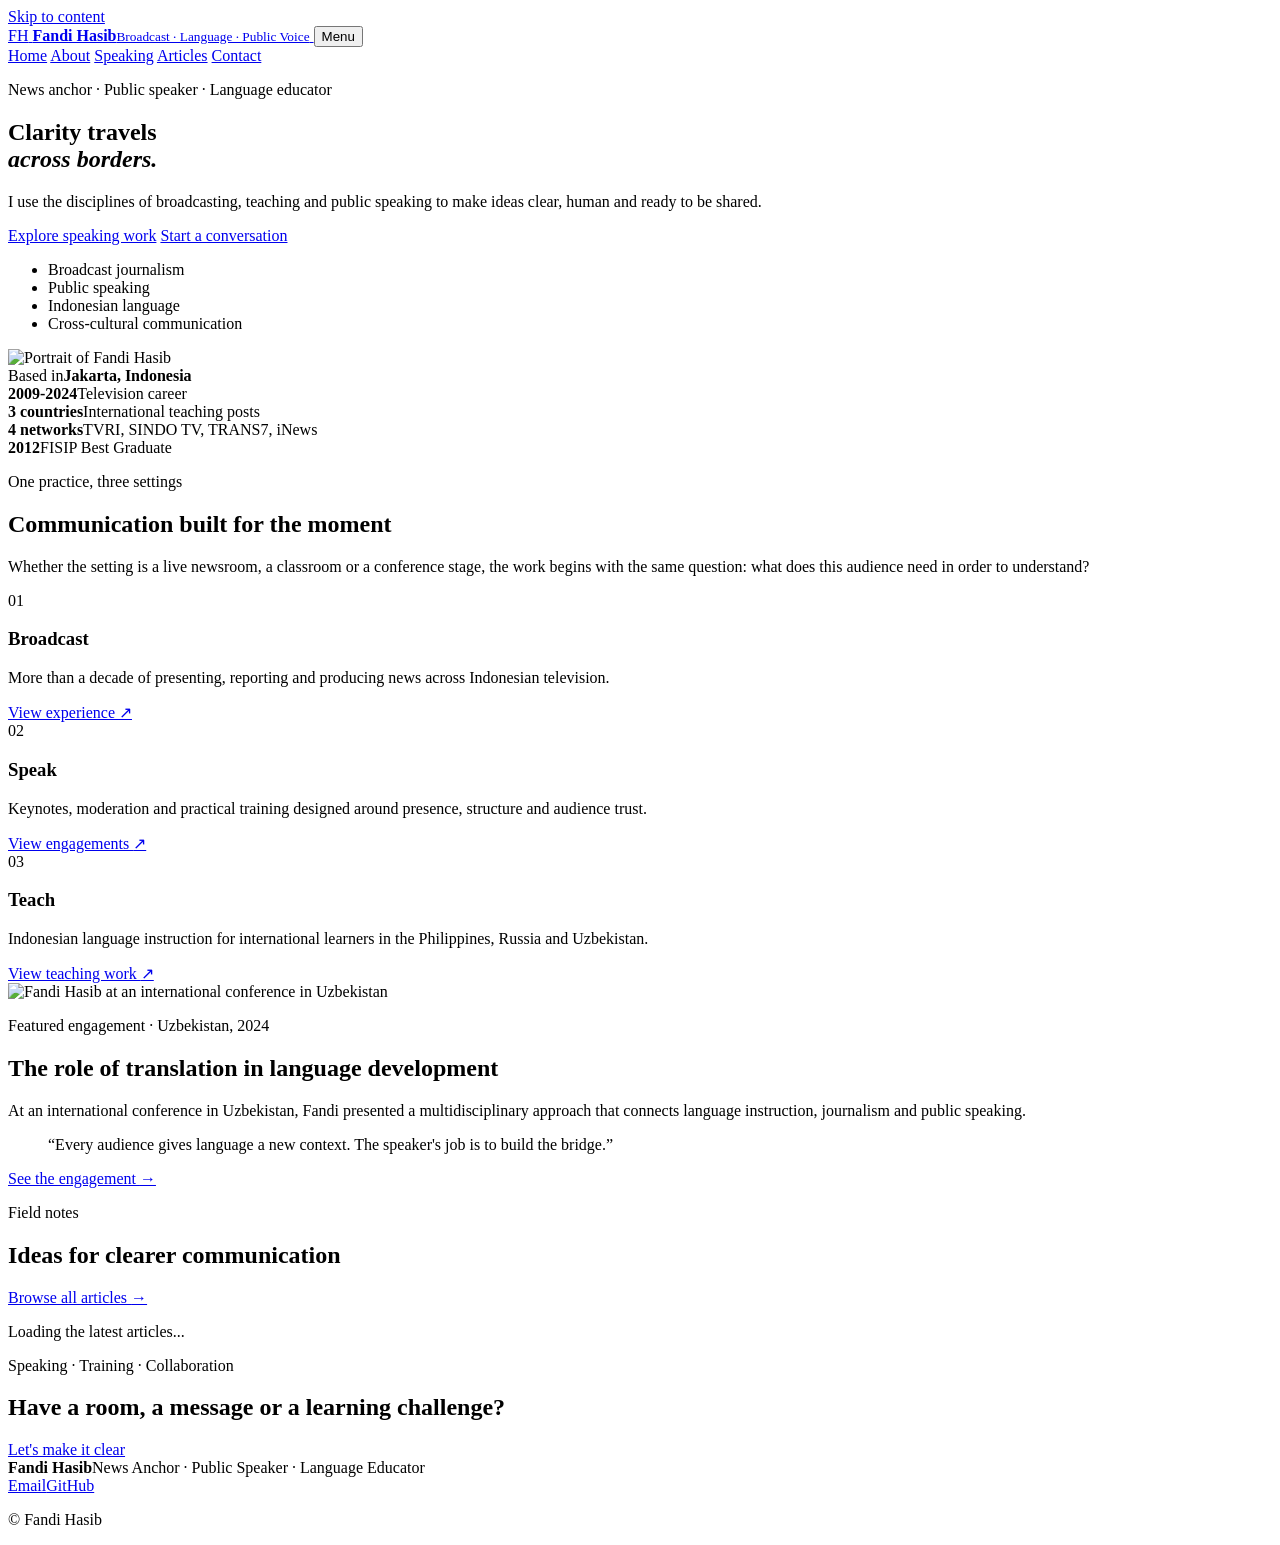
==== index.html @ 66825384 "Add files via upload" ====
<!doctype html>
<html lang="en">
<head>
  <meta charset="utf-8">
  <meta name="viewport" content="width=device-width, initial-scale=1">
  <meta name="description" content="Fandi Hasib is a news anchor, public speaker and Indonesian language educator working across broadcasting, teaching and cross-cultural communication.">
  <meta name="theme-color" content="#112a46">
  <meta property="og:title" content="Fandi Hasib | Broadcast, Language & Public Voice">
  <meta property="og:description" content="News anchor, public speaker and Indonesian language educator.">
  <meta property="og:type" content="website">
  <meta property="og:image" content="assets/fandi-hasib-portrait.jpg">
  <title>Fandi Hasib | Broadcast, Language & Public Voice</title>
  <link rel="icon" href="assets/favicon.svg" type="image/svg+xml">
  <link rel="stylesheet" href="css/main.css">
  <link rel="stylesheet" href="css/content.css">
  <link rel="stylesheet" href="css/responsive.css">
  <script src="config.js"></script>
  <script src="js/main.js" defer></script>
</head>
<body>
  <a class="skip-link" href="#content">Skip to content</a>
  <header class="site-header">
    <a class="brand" href="index.html" aria-label="Fandi Hasib home">
      <span class="brand-mark">FH</span>
      <span class="brand-copy"><strong>Fandi Hasib</strong><small>Broadcast · Language · Public Voice</small></span>
    </a>
    <button class="nav-toggle" type="button" aria-expanded="false" aria-controls="site-nav">Menu</button>
    <nav id="site-nav" aria-label="Primary navigation">
      <a href="index.html" aria-current="page">Home</a>
      <a href="about.html">About</a>
      <a href="speaking.html">Speaking</a>
      <a href="articles.html">Articles</a>
      <a href="contact.html">Contact</a>
    </nav>
  </header>

  <main id="content">
    <section class="hero section-shell">
      <div class="hero-copy">
        <p class="eyebrow">News anchor · Public speaker · Language educator</p>
        <h1>Clarity travels<br><em>across borders.</em></h1>
        <p class="hero-lead">I use the disciplines of broadcasting, teaching and public speaking to make ideas clear, human and ready to be shared.</p>
        <div class="button-row">
          <a class="button" href="speaking.html">Explore speaking work</a>
          <a class="button button-secondary" href="contact.html">Start a conversation</a>
        </div>
        <ul class="hero-tags" aria-label="Areas of expertise">
          <li>Broadcast journalism</li>
          <li>Public speaking</li>
          <li>Indonesian language</li>
          <li>Cross-cultural communication</li>
        </ul>
      </div>
      <div class="hero-visual">
        <div class="portrait-frame"><img src="assets/fandi-hasib-portrait.jpg" alt="Portrait of Fandi Hasib" width="807" height="807"></div>
        <div class="hero-note"><span>Based in</span><strong>Jakarta, Indonesia</strong></div>
      </div>
    </section>

    <section class="signal-strip" aria-label="Career highlights">
      <div><strong>2009-2024</strong><span>Television career</span></div>
      <div><strong>3 countries</strong><span>International teaching posts</span></div>
      <div><strong>4 networks</strong><span>TVRI, SINDO TV, TRANS7, iNews</span></div>
      <div><strong>2012</strong><span>FISIP Best Graduate</span></div>
    </section>

    <section class="section-shell practice-section">
      <div class="section-heading">
        <p class="eyebrow">One practice, three settings</p>
        <h2>Communication built for the moment</h2>
        <p>Whether the setting is a live newsroom, a classroom or a conference stage, the work begins with the same question: what does this audience need in order to understand?</p>
      </div>
      <div class="practice-grid">
        <article class="practice-card">
          <span class="card-index">01</span>
          <h3>Broadcast</h3>
          <p>More than a decade of presenting, reporting and producing news across Indonesian television.</p>
          <a href="about.html#experience">View experience <span aria-hidden="true">↗</span></a>
        </article>
        <article class="practice-card accent-card">
          <span class="card-index">02</span>
          <h3>Speak</h3>
          <p>Keynotes, moderation and practical training designed around presence, structure and audience trust.</p>
          <a href="speaking.html">View engagements <span aria-hidden="true">↗</span></a>
        </article>
        <article class="practice-card">
          <span class="card-index">03</span>
          <h3>Teach</h3>
          <p>Indonesian language instruction for international learners in the Philippines, Russia and Uzbekistan.</p>
          <a href="about.html#teaching">View teaching work <span aria-hidden="true">↗</span></a>
        </article>
      </div>
    </section>

    <section class="feature section-shell">
      <div class="feature-image"><img src="assets/conference-uzbekistan-2024.jpg" alt="Fandi Hasib at an international conference in Uzbekistan" width="565" height="827" loading="lazy"></div>
      <div class="feature-copy">
        <p class="eyebrow light">Featured engagement · Uzbekistan, 2024</p>
        <h2>The role of translation in language development</h2>
        <p>At an international conference in Uzbekistan, Fandi presented a multidisciplinary approach that connects language instruction, journalism and public speaking.</p>
        <blockquote>“Every audience gives language a new context. The speaker's job is to build the bridge.”</blockquote>
        <a class="text-link light" href="speaking.html#uzbekistan-2024">See the engagement <span aria-hidden="true">→</span></a>
      </div>
    </section>

    <section class="section-shell articles-preview">
      <div class="section-heading row-heading">
        <div><p class="eyebrow">Field notes</p><h2>Ideas for clearer communication</h2></div>
        <a class="text-link" href="articles.html">Browse all articles <span aria-hidden="true">→</span></a>
      </div>
      <div id="latest-articles" class="article-grid" aria-live="polite" aria-busy="true"><p class="loading">Loading the latest articles...</p></div>
    </section>

    <section class="closing-cta section-shell">
      <p class="eyebrow">Speaking · Training · Collaboration</p>
      <h2>Have a room, a message or a learning challenge?</h2>
      <a class="button" href="contact.html">Let's make it clear</a>
    </section>
  </main>

  <footer class="site-footer">
    <div><strong>Fandi Hasib</strong><span>News Anchor · Public Speaker · Language Educator</span></div>
    <div class="footer-links"><a href="mailto:fandihasib888@gmail.com">Email</a><a href="https://github.com/fandihasib">GitHub</a></div>
    <p>© <span data-year></span> Fandi Hasib</p>
  </footer>
  <script src="js/content-loader.js" defer></script>
</body>
</html>
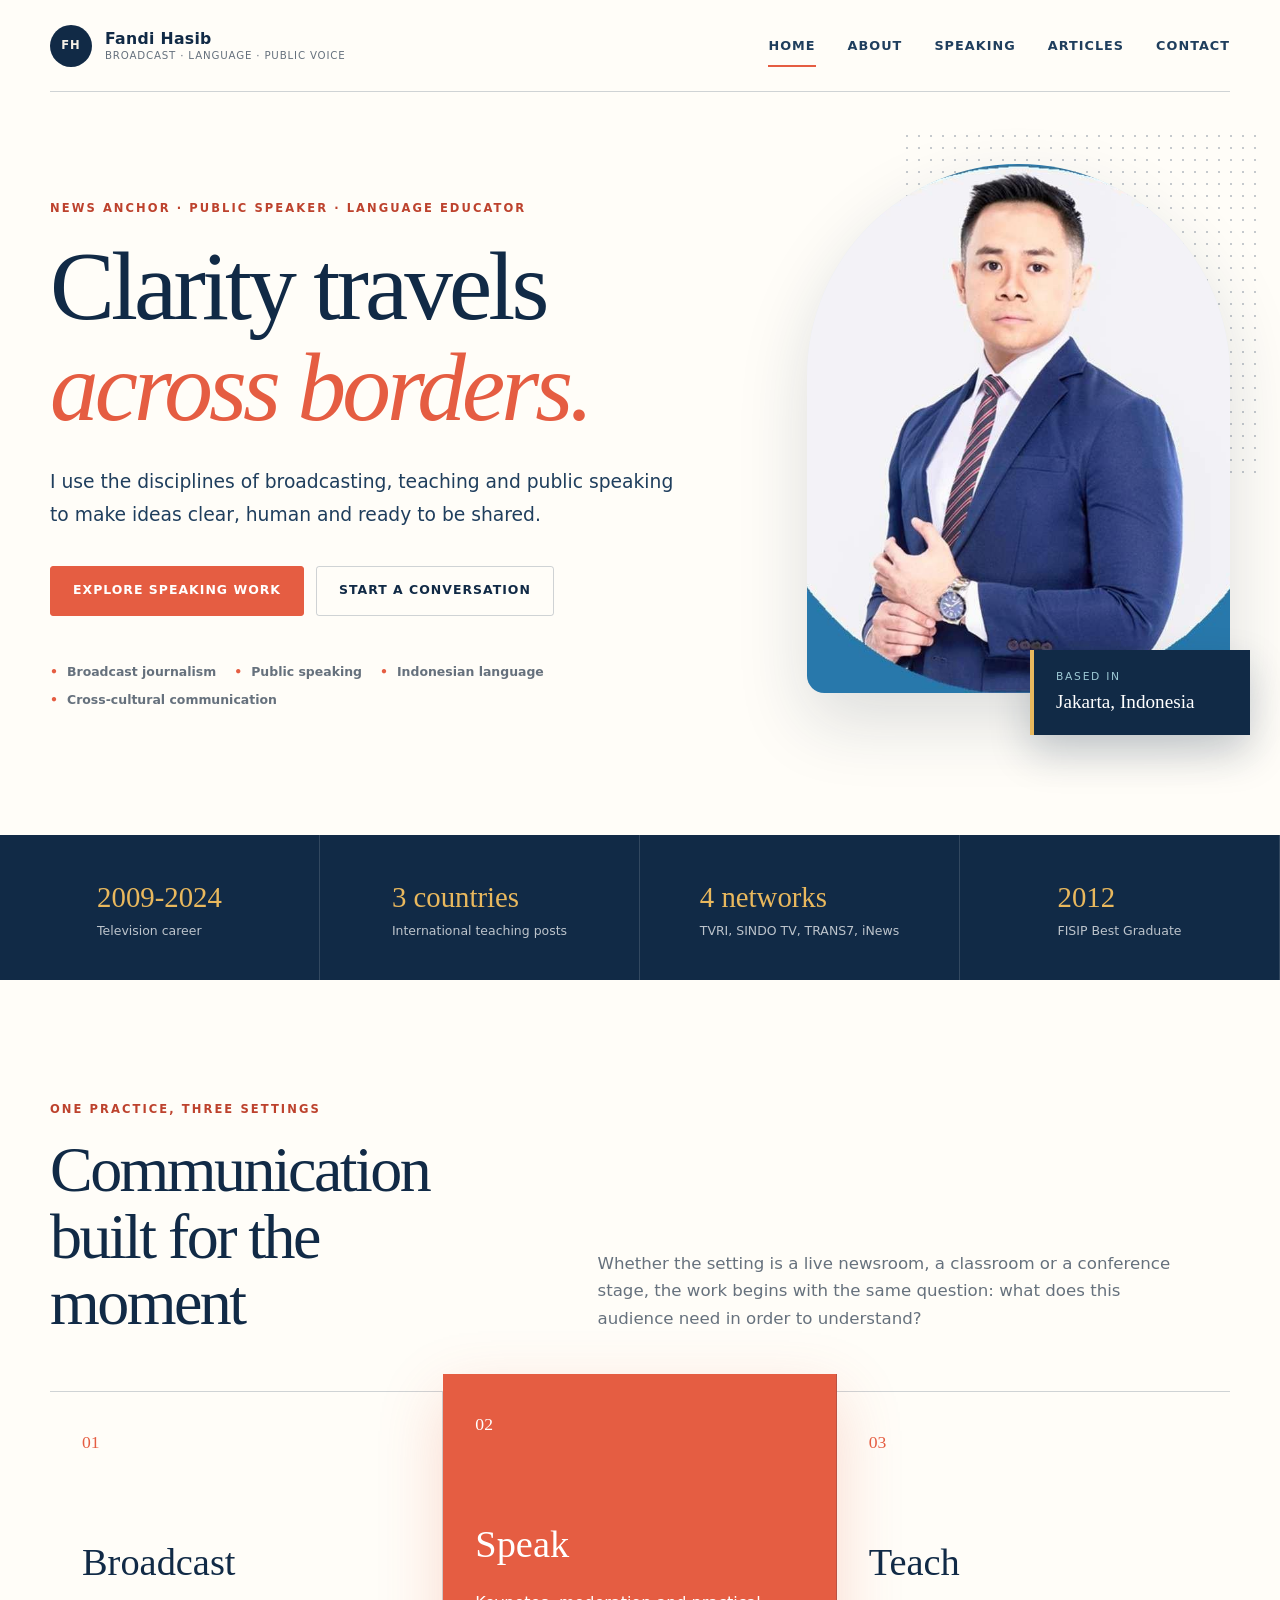
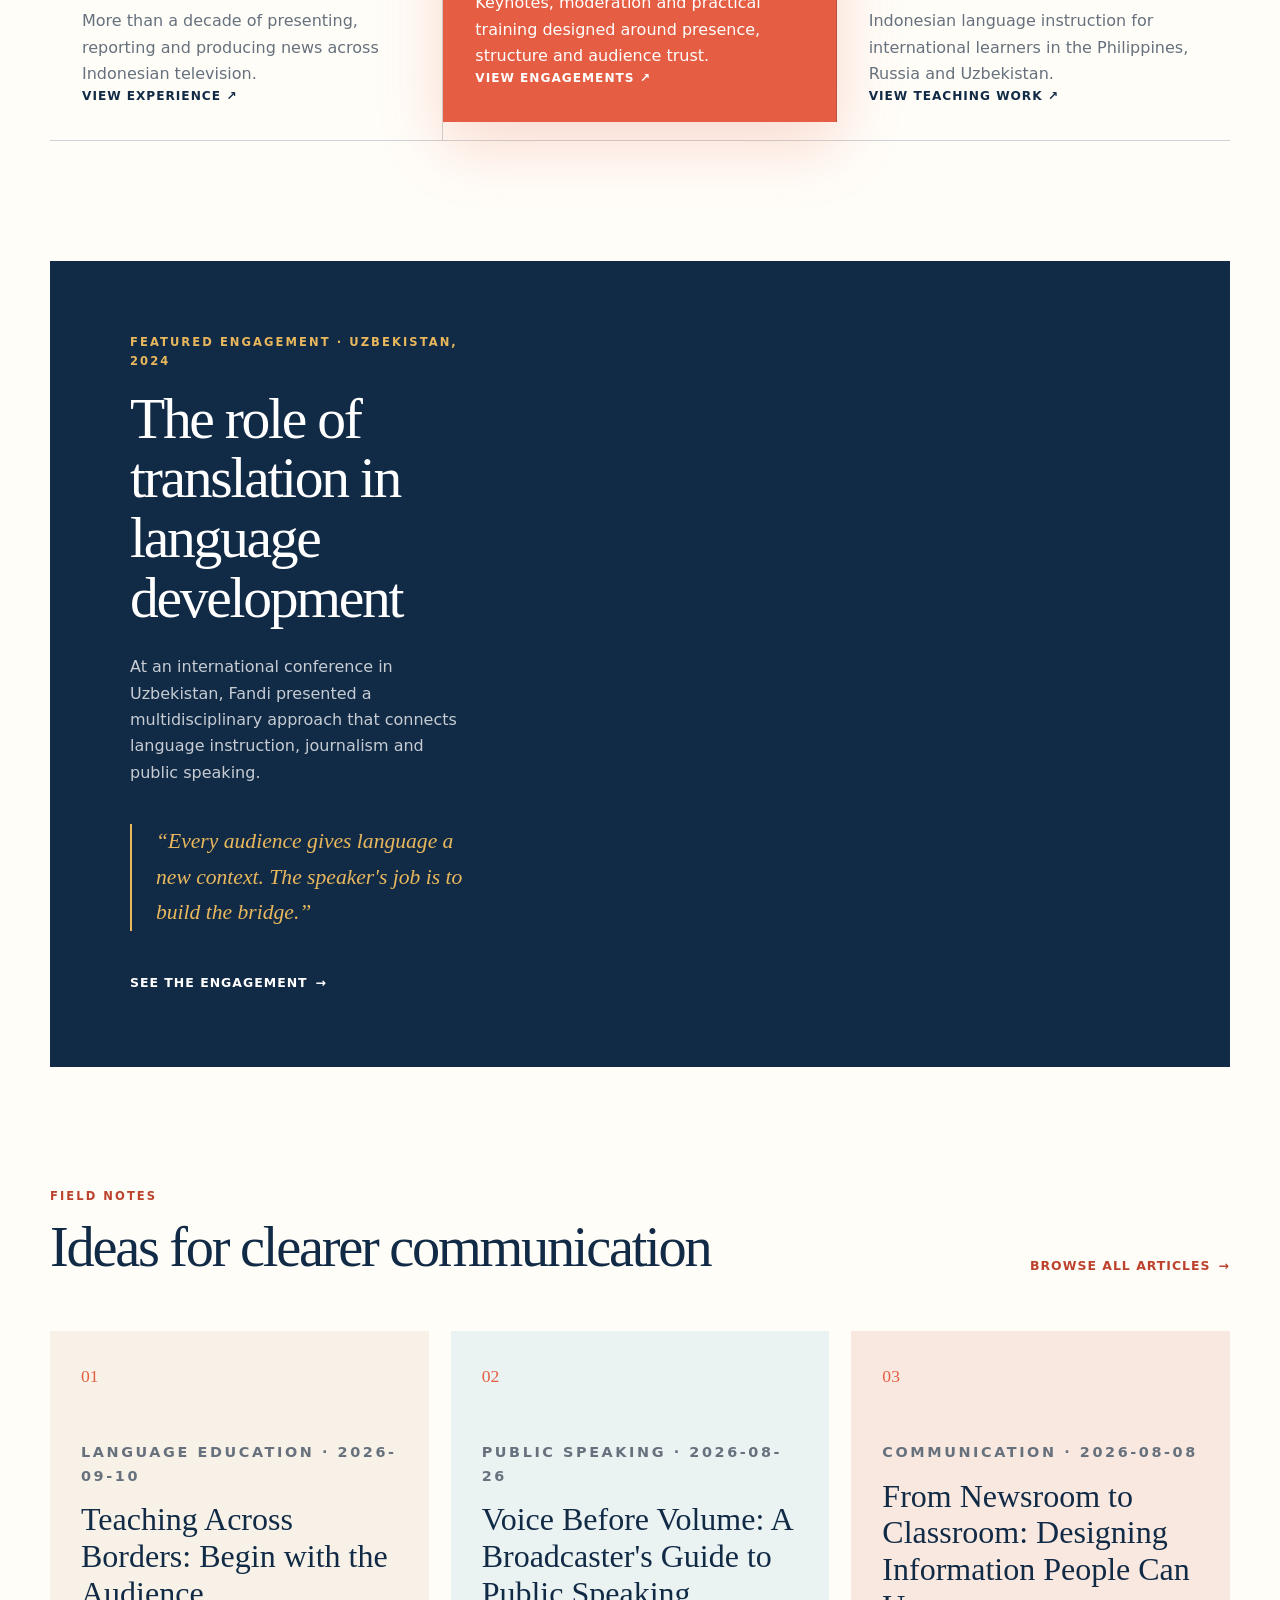
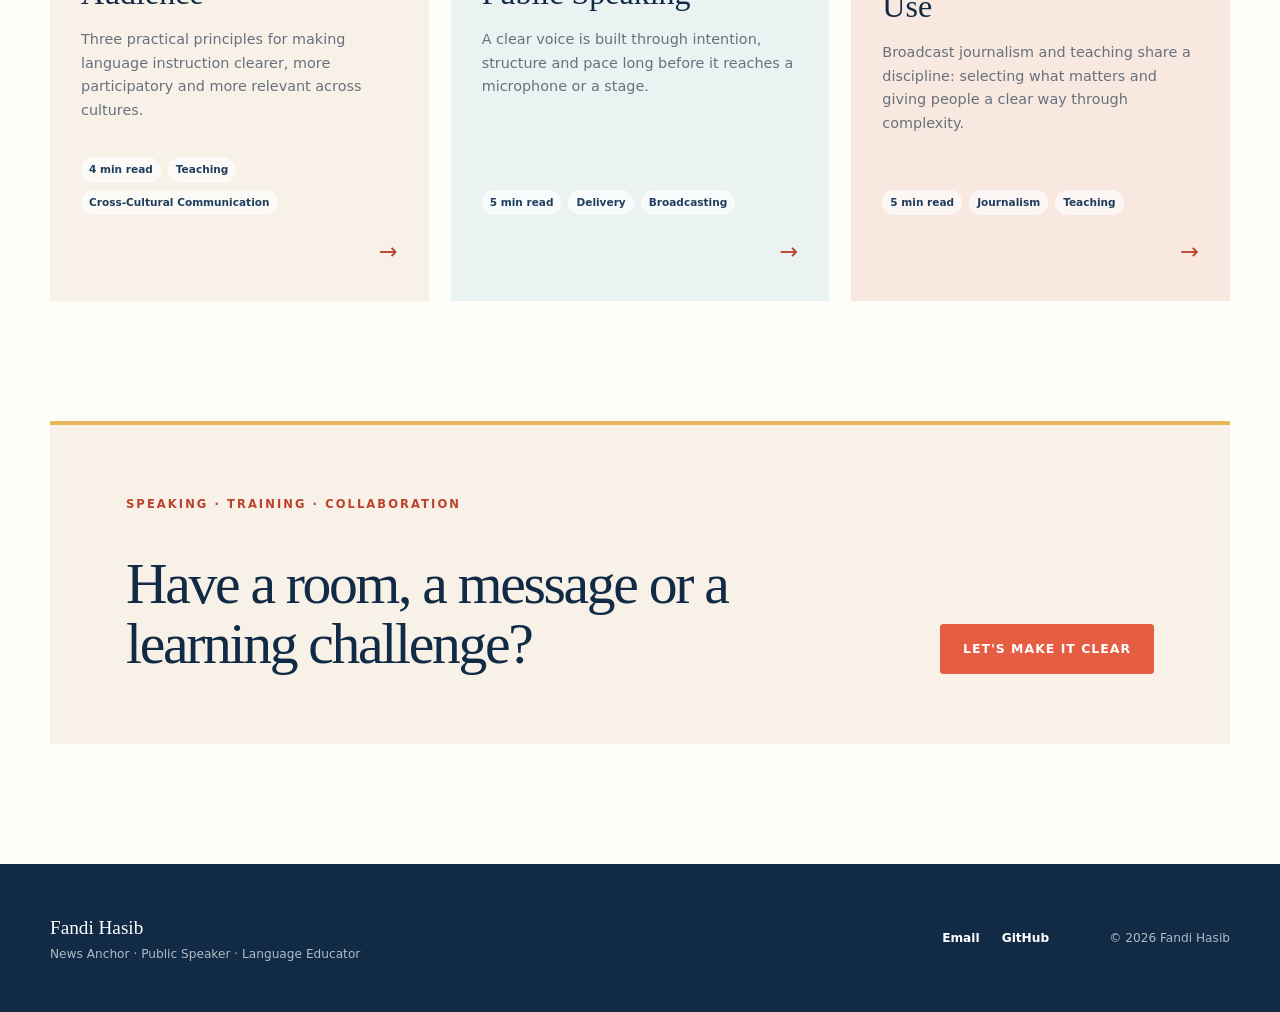
==== commit f8320c0a: "Update meta tags and remove feature image Fixed og:image meta tag and removed unnecessary feature im" ====
--- a/index.html
+++ b/index.html
@@ -8,7 +8,7 @@
   <meta property="og:title" content="Fandi Hasib | Broadcast, Language & Public Voice">
   <meta property="og:description" content="News anchor, public speaker and Indonesian language educator.">
   <meta property="og:type" content="website">
-  <meta property="og:image" content="assets/fandi-hasib-portrait.jpg">
+  <meta property="" content="assets/fandi-hasib-portrait.jpg">
   <title>Fandi Hasib | Broadcast, Language & Public Voice</title>
   <link rel="icon" href="assets/favicon.svg" type="image/svg+xml">
   <link rel="stylesheet" href="css/main.css">
@@ -93,7 +93,6 @@
     </section>
 
     <section class="feature section-shell">
-      <div class="feature-image"><img src="assets/conference-uzbekistan-2024.jpg" alt="Fandi Hasib at an international conference in Uzbekistan" width="565" height="827" loading="lazy"></div>
       <div class="feature-copy">
         <p class="eyebrow light">Featured engagement · Uzbekistan, 2024</p>
         <h2>The role of translation in language development</h2>
--- a/css/main.css
+++ b/css/main.css
@@ -0,0 +1,422 @@
+:root {
+  --ink: #112a46;
+  --ink-2: #1f3e5d;
+  --paper: #f7f1e7;
+  --paper-2: #fffdf8;
+  --white: #ffffff;
+  --accent: #e55d42;
+  --accent-dark: #bd422d;
+  --gold: #e9b85d;
+  --sky: #9cc8d4;
+  --line: rgba(17, 42, 70, 0.2);
+  --muted: #66717d;
+  --shadow: 0 28px 70px rgba(17, 42, 70, 0.15);
+  --sans: Inter, ui-sans-serif, system-ui, -apple-system, BlinkMacSystemFont, "Segoe UI", sans-serif;
+  --serif: Georgia, "Times New Roman", serif;
+  --max: 1180px;
+}
+
+* { box-sizing: border-box; }
+
+html { scroll-behavior: smooth; }
+
+body {
+  margin: 0;
+  color: var(--ink);
+  background: var(--paper-2);
+  font-family: var(--sans);
+  line-height: 1.65;
+  -webkit-font-smoothing: antialiased;
+}
+
+img { display: block; max-width: 100%; }
+a { color: inherit; }
+button, input, textarea { font: inherit; }
+
+:focus-visible {
+  outline: 3px solid var(--gold);
+  outline-offset: 4px;
+}
+
+.skip-link {
+  position: fixed;
+  top: 12px;
+  left: 12px;
+  z-index: 1000;
+  padding: 10px 16px;
+  color: var(--white);
+  background: var(--ink);
+  transform: translateY(-160%);
+  transition: transform 0.2s ease;
+}
+
+.skip-link:focus { transform: translateY(0); }
+
+.section-shell {
+  width: min(calc(100% - 48px), var(--max));
+  margin-inline: auto;
+}
+
+.site-header {
+  position: relative;
+  z-index: 20;
+  display: flex;
+  align-items: center;
+  justify-content: space-between;
+  width: min(calc(100% - 48px), var(--max));
+  min-height: 92px;
+  margin-inline: auto;
+  border-bottom: 1px solid var(--line);
+}
+
+.brand {
+  display: inline-flex;
+  align-items: center;
+  gap: 13px;
+  text-decoration: none;
+}
+
+.brand-mark {
+  display: grid;
+  width: 42px;
+  height: 42px;
+  place-items: center;
+  color: var(--paper);
+  background: var(--ink);
+  border-radius: 50%;
+  font-size: 0.72rem;
+  font-weight: 800;
+  letter-spacing: 0.08em;
+}
+
+.brand-copy { display: grid; line-height: 1.25; }
+.brand-copy strong { font-size: 0.98rem; letter-spacing: 0.02em; }
+.brand-copy small { color: var(--muted); font-size: 0.64rem; letter-spacing: 0.08em; text-transform: uppercase; }
+
+.site-header nav { display: flex; align-items: center; gap: 32px; }
+.site-header nav a {
+  position: relative;
+  padding: 32px 0;
+  color: var(--ink-2);
+  font-size: 0.8rem;
+  font-weight: 700;
+  letter-spacing: 0.08em;
+  text-decoration: none;
+  text-transform: uppercase;
+}
+
+.site-header nav a::after {
+  position: absolute;
+  right: 0;
+  bottom: 21px;
+  left: 0;
+  height: 2px;
+  background: var(--accent);
+  content: "";
+  transform: scaleX(0);
+  transform-origin: right;
+  transition: transform 0.2s ease;
+}
+
+.site-header nav a:hover::after,
+.site-header nav a[aria-current="page"]::after { transform: scaleX(1); transform-origin: left; }
+
+.nav-toggle {
+  display: none;
+  color: var(--ink);
+  background: transparent;
+  border: 1px solid var(--line);
+  border-radius: 999px;
+  padding: 8px 14px;
+  font-size: 0.78rem;
+  font-weight: 800;
+  letter-spacing: 0.08em;
+  text-transform: uppercase;
+}
+
+.eyebrow {
+  margin: 0 0 18px;
+  color: var(--accent-dark);
+  font-size: 0.72rem;
+  font-weight: 800;
+  letter-spacing: 0.18em;
+  text-transform: uppercase;
+}
+
+.eyebrow.light { color: var(--gold); }
+
+h1, h2, h3, p { margin-top: 0; }
+
+h1, h2 {
+  font-family: var(--serif);
+  font-weight: 400;
+  letter-spacing: -0.04em;
+  line-height: 1.04;
+}
+
+h1 em, h2 em {
+  color: var(--accent);
+  font-weight: 400;
+}
+
+.hero {
+  display: grid;
+  grid-template-columns: 1.15fr 0.85fr;
+  gap: 80px;
+  align-items: center;
+  min-height: 700px;
+  padding: 72px 0 90px;
+}
+
+.hero h1 { max-width: 780px; margin-bottom: 28px; font-size: clamp(4.2rem, 7.6vw, 7.2rem); }
+.hero-lead { max-width: 650px; margin-bottom: 34px; color: var(--ink-2); font-size: 1.17rem; line-height: 1.75; }
+
+.button-row { display: flex; flex-wrap: wrap; gap: 12px; }
+
+.button {
+  display: inline-flex;
+  align-items: center;
+  justify-content: center;
+  min-height: 50px;
+  padding: 13px 22px;
+  color: var(--white);
+  background: var(--accent);
+  border: 1px solid var(--accent);
+  border-radius: 3px;
+  font-size: 0.78rem;
+  font-weight: 800;
+  letter-spacing: 0.08em;
+  text-decoration: none;
+  text-transform: uppercase;
+  transition: transform 0.2s ease, background 0.2s ease, box-shadow 0.2s ease;
+}
+
+.button:hover { background: var(--accent-dark); box-shadow: 0 12px 28px rgba(189, 66, 45, 0.25); transform: translateY(-2px); }
+.button-secondary { color: var(--ink); background: transparent; border-color: var(--line); }
+.button-secondary:hover { color: var(--white); background: var(--ink); border-color: var(--ink); box-shadow: none; }
+
+.hero-tags {
+  display: flex;
+  flex-wrap: wrap;
+  gap: 8px 18px;
+  margin: 46px 0 0;
+  padding: 0;
+  color: var(--muted);
+  font-size: 0.78rem;
+  font-weight: 700;
+  list-style: none;
+}
+
+.hero-tags li::before { margin-right: 9px; color: var(--accent); content: "•"; }
+
+.hero-visual { position: relative; padding: 0 0 52px 44px; }
+.hero-visual::before {
+  position: absolute;
+  top: -34px;
+  right: -36px;
+  width: 78%;
+  height: 60%;
+  background-image: radial-gradient(circle, rgba(17,42,70,.24) 1.2px, transparent 1.2px);
+  background-size: 12px 12px;
+  content: "";
+}
+
+.portrait-frame {
+  position: relative;
+  overflow: hidden;
+  aspect-ratio: 4 / 5;
+  background: #e8eef0;
+  border-radius: 220px 220px 18px 18px;
+  box-shadow: var(--shadow);
+}
+
+.portrait-frame img { width: 100%; height: 100%; object-fit: cover; object-position: center; }
+
+.hero-note {
+  position: absolute;
+  right: -20px;
+  bottom: 10px;
+  display: grid;
+  min-width: 220px;
+  padding: 18px 22px;
+  color: var(--white);
+  background: var(--ink);
+  border-left: 4px solid var(--gold);
+  box-shadow: 0 18px 40px rgba(17,42,70,.22);
+}
+
+.hero-note span { color: var(--sky); font-size: .67rem; letter-spacing: .16em; text-transform: uppercase; }
+.hero-note strong { font-family: var(--serif); font-size: 1.2rem; font-weight: 400; }
+
+.signal-strip {
+  display: grid;
+  grid-template-columns: repeat(4, 1fr);
+  color: var(--white);
+  background: var(--ink);
+}
+
+.signal-strip div { display: grid; min-height: 145px; place-content: center; padding: 24px 36px; border-right: 1px solid rgba(255,255,255,.14); }
+.signal-strip strong { color: var(--gold); font-family: var(--serif); font-size: 1.8rem; font-weight: 400; }
+.signal-strip span { color: rgba(255,255,255,.72); font-size: .78rem; }
+
+.practice-section { padding: 120px 0; }
+.section-heading { display: grid; grid-template-columns: minmax(280px, .85fr) 1.15fr; column-gap: 80px; align-items: end; margin-bottom: 54px; }
+.section-heading .eyebrow { grid-column: 1; }
+.section-heading h2 { grid-column: 1; margin-bottom: 0; font-size: clamp(2.8rem, 5vw, 4.7rem); }
+.section-heading > p:not(.eyebrow) { grid-column: 2; grid-row: 1 / span 2; max-width: 600px; margin: 0 0 5px; color: var(--muted); font-size: 1.04rem; }
+
+.practice-grid { display: grid; grid-template-columns: repeat(3, 1fr); border-top: 1px solid var(--line); border-bottom: 1px solid var(--line); }
+.practice-card { position: relative; min-height: 320px; padding: 36px 32px; border-right: 1px solid var(--line); }
+.practice-card:last-child { border-right: 0; }
+.practice-card .card-index { color: var(--accent); font-family: var(--serif); font-size: 1.1rem; }
+.practice-card h3 { margin: 74px 0 14px; font-family: var(--serif); font-size: 2.4rem; font-weight: 400; }
+.practice-card p { color: var(--muted); }
+.practice-card a { position: absolute; bottom: 34px; color: var(--ink); font-size: .76rem; font-weight: 800; letter-spacing: .08em; text-decoration: none; text-transform: uppercase; }
+.practice-card a:hover { color: var(--accent); }
+.practice-card.accent-card { color: var(--white); background: var(--accent); transform: translateY(-18px); box-shadow: 0 22px 60px rgba(229,93,66,.22); }
+.practice-card.accent-card .card-index, .practice-card.accent-card p, .practice-card.accent-card a { color: var(--white); }
+
+.feature { display: grid; grid-template-columns: .85fr 1.15fr; min-height: 650px; color: var(--white); background: var(--ink); }
+.feature-image { min-height: 650px; overflow: hidden; }
+.feature-image img { width: 100%; height: 100%; object-fit: cover; object-position: center 30%; filter: saturate(.85); }
+.feature-copy { align-self: center; padding: 72px 80px; }
+.feature-copy h2 { max-width: 620px; margin-bottom: 26px; font-size: clamp(2.7rem, 4.5vw, 4.5rem); }
+.feature-copy > p:not(.eyebrow) { max-width: 610px; color: rgba(255,255,255,.76); }
+.feature blockquote { max-width: 560px; margin: 38px 0; padding: 0 0 0 24px; color: var(--gold); border-left: 2px solid var(--gold); font-family: var(--serif); font-size: 1.35rem; font-style: italic; }
+.text-link { display: inline-flex; gap: 8px; align-items: center; color: var(--accent-dark); font-size: .78rem; font-weight: 800; letter-spacing: .08em; text-decoration: none; text-transform: uppercase; }
+.text-link.light { color: var(--white); }
+.text-link:hover { text-decoration: underline; text-underline-offset: 4px; }
+
+.articles-preview { padding: 120px 0; }
+.row-heading { display: flex; justify-content: space-between; align-items: end; }
+.row-heading .eyebrow { margin-bottom: 12px; }
+.row-heading h2 { margin: 0; font-size: clamp(2.6rem, 4.4vw, 4.2rem); }
+
+.closing-cta {
+  display: grid;
+  grid-template-columns: 1fr auto;
+  gap: 40px;
+  align-items: end;
+  margin-bottom: 120px;
+  padding: 70px 76px;
+  background: var(--paper);
+  border-top: 4px solid var(--gold);
+}
+.closing-cta .eyebrow { grid-column: 1; margin-bottom: 0; }
+.closing-cta h2 { grid-column: 1; max-width: 800px; margin: 0; font-size: clamp(2.5rem, 4.5vw, 4.4rem); }
+.closing-cta .button { grid-column: 2; grid-row: 1 / span 2; }
+
+.site-footer {
+  display: grid;
+  grid-template-columns: 1fr auto auto;
+  gap: 60px;
+  align-items: center;
+  padding: 48px max(24px, calc((100% - var(--max)) / 2));
+  color: rgba(255,255,255,.68);
+  background: var(--ink);
+  font-size: .76rem;
+}
+.site-footer > div:first-child { display: grid; }
+.site-footer strong { color: var(--white); font-family: var(--serif); font-size: 1.2rem; font-weight: 400; }
+.site-footer p { margin: 0; }
+.footer-links { display: flex; gap: 22px; }
+.footer-links a { color: var(--white); font-weight: 700; text-decoration: none; }
+.footer-links a:hover { color: var(--gold); }
+
+.page-hero { max-width: var(--max); padding-top: 110px; padding-bottom: 100px; border-bottom: 1px solid var(--line); }
+.page-hero h1 { max-width: 1020px; margin-bottom: 28px; font-size: clamp(4rem, 7vw, 7rem); }
+.page-hero > p:last-child { max-width: 760px; margin-bottom: 0; color: var(--muted); font-size: 1.16rem; }
+
+.about-intro { display: grid; grid-template-columns: .8fr 1.2fr; gap: 90px; padding: 110px 0; }
+.about-portrait { overflow: hidden; min-height: 620px; background: var(--paper); border-radius: 220px 220px 8px 8px; }
+.about-portrait img { width: 100%; height: 100%; object-fit: cover; }
+.about-copy h2 { margin-bottom: 28px; font-size: clamp(2.7rem, 4vw, 4.2rem); }
+.about-copy > p { color: var(--ink-2); font-size: 1.02rem; }
+.profile-facts { display: grid; grid-template-columns: repeat(2, 1fr); margin: 42px 0 0; border-top: 1px solid var(--line); }
+.profile-facts div { padding: 22px 20px 18px 0; border-bottom: 1px solid var(--line); }
+.profile-facts dt { color: var(--muted); font-size: .67rem; font-weight: 800; letter-spacing: .12em; text-transform: uppercase; }
+.profile-facts dd { margin: 4px 0 0; font-family: var(--serif); font-size: 1.08rem; }
+
+.timeline-section { padding: 110px 0; }
+.timeline { margin: 0; padding: 0; border-top: 1px solid var(--line); list-style: none; }
+.timeline li { display: grid; grid-template-columns: 180px 1fr; gap: 40px; padding: 34px 0; border-bottom: 1px solid var(--line); }
+.timeline li > span { color: var(--accent-dark); font-family: var(--serif); font-size: 1.25rem; }
+.timeline h3 { margin: 0 0 2px; font-family: var(--serif); font-size: 1.75rem; font-weight: 400; }
+.timeline p { margin-bottom: 8px; color: var(--ink); font-weight: 800; }
+.timeline small { color: var(--muted); font-size: .9rem; }
+
+.teaching-section { padding: 100px max(30px, calc((100% - var(--max)) / 2)); color: var(--white); background: var(--ink); }
+.teaching-section.section-shell { width: 100%; max-width: none; }
+.teaching-section .section-heading { width: min(100%, var(--max)); margin-inline: auto; }
+.teaching-section .section-heading h2 { max-width: 650px; }
+.teaching-grid { display: grid; grid-template-columns: repeat(3, 1fr); width: min(100%, var(--max)); margin-inline: auto; border: 1px solid rgba(255,255,255,.18); }
+.teaching-grid article { padding: 38px; border-right: 1px solid rgba(255,255,255,.18); }
+.teaching-grid article:last-child { border-right: 0; }
+.teaching-grid span { color: var(--gold); font-size: .75rem; font-weight: 800; letter-spacing: .1em; }
+.teaching-grid h3 { margin: 62px 0 14px; font-family: var(--serif); font-size: 2.2rem; font-weight: 400; }
+.teaching-grid p { color: rgba(255,255,255,.72); }
+
+.leadership { display: grid; grid-template-columns: .8fr 1.2fr; gap: 100px; padding: 110px 0; }
+.leadership h2 { font-size: clamp(2.7rem, 4vw, 4.2rem); }
+.leadership h3 { margin-bottom: 12px; font-family: var(--serif); font-size: 2rem; font-weight: 400; }
+.muted { color: var(--muted); }
+
+.topics-band { display: grid; grid-template-columns: 180px 1fr; gap: 34px; padding: 38px 0 50px; }
+.topics-band > p { font-size: .72rem; font-weight: 800; letter-spacing: .12em; text-transform: uppercase; }
+.topics-band ul { display: flex; flex-wrap: wrap; gap: 10px; margin: 0; padding: 0; list-style: none; }
+.topics-band li { padding: 8px 13px; background: var(--paper); border-radius: 999px; font-size: .78rem; font-weight: 700; }
+
+.engagements { padding: 40px 0 120px; }
+.engagement { display: grid; grid-template-columns: 1.05fr .95fr; gap: 74px; align-items: center; padding: 72px 0; border-top: 1px solid var(--line); }
+.engagement.reverse { grid-template-columns: .95fr 1.05fr; }
+.engagement.reverse .engagement-image { grid-column: 2; }
+.engagement.reverse .engagement-copy { grid-column: 1; grid-row: 1; }
+.engagement-image { overflow: hidden; background: var(--paper); }
+.engagement-image img { width: 100%; height: 100%; object-fit: cover; transition: transform .5s ease; }
+.engagement:hover .engagement-image img { transform: scale(1.025); }
+.portrait-image { aspect-ratio: 4 / 5; }
+.portrait-image img { object-position: center 34%; }
+.wide-image { aspect-ratio: 16 / 10; }
+.poster-image { max-width: 440px; aspect-ratio: 4 / 5; }
+.engagement-meta { display: flex; gap: 14px; color: var(--muted); font-size: .72rem; font-weight: 800; letter-spacing: .08em; text-transform: uppercase; }
+.engagement-meta span { color: var(--accent-dark); }
+.engagement h2 { margin-bottom: 24px; font-size: clamp(2.4rem, 4vw, 4rem); }
+.engagement-copy > p:last-child { color: var(--muted); font-size: 1rem; }
+
+.archive-section { padding: 80px 0 120px; }
+.archive-tools { display: flex; justify-content: space-between; gap: 20px; align-items: center; margin-bottom: 36px; padding-bottom: 26px; border-bottom: 1px solid var(--line); }
+.filter-row { display: flex; flex-wrap: wrap; gap: 8px; }
+.filter-row button { padding: 8px 14px; color: var(--ink-2); background: transparent; border: 1px solid var(--line); border-radius: 999px; cursor: pointer; font-size: .72rem; font-weight: 800; letter-spacing: .04em; }
+.filter-row button:hover, .filter-row button.active { color: var(--white); background: var(--ink); border-color: var(--ink); }
+.archive-status { margin: 0; color: var(--muted); font-size: .8rem; }
+
+.contact-hero { display: grid; grid-template-columns: 1.08fr .92fr; gap: 90px; align-items: center; min-height: 690px; margin-top: 50px; margin-bottom: 110px; padding: 80px; color: var(--white); background: var(--ink); }
+.contact-hero h1 { margin-bottom: 30px; font-size: clamp(3.8rem, 6vw, 6.3rem); }
+.contact-hero > div:first-child > p:last-child { max-width: 620px; color: rgba(255,255,255,.7); }
+.contact-card { padding: 34px; color: var(--ink); background: var(--paper-2); box-shadow: var(--shadow); }
+.contact-card > p { padding-bottom: 18px; border-bottom: 1px solid var(--line); font-size: .7rem; font-weight: 800; letter-spacing: .14em; text-transform: uppercase; }
+.contact-card > a, .contact-card > div { display: grid; padding: 17px 0; border-bottom: 1px solid var(--line); text-decoration: none; }
+.contact-card > a:hover strong { color: var(--accent-dark); }
+.contact-card span { color: var(--muted); font-size: .66rem; font-weight: 800; letter-spacing: .1em; text-transform: uppercase; }
+.contact-card strong { overflow-wrap: anywhere; font-family: var(--serif); font-size: 1.15rem; font-weight: 400; }
+
+.inquiry-guide { padding: 0 0 120px; }
+.guide-grid { display: grid; grid-template-columns: repeat(3, 1fr); border-top: 1px solid var(--line); }
+.guide-grid article { padding: 34px 28px; border-right: 1px solid var(--line); }
+.guide-grid article:last-child { border-right: 0; }
+.guide-grid span { color: var(--accent); font-family: var(--serif); }
+.guide-grid h3 { margin: 45px 0 10px; font-family: var(--serif); font-size: 2rem; font-weight: 400; }
+.guide-grid p { color: var(--muted); }
+
+.error-page { display: grid; min-height: 100vh; place-items: center; padding: 24px; background: var(--paper); }
+.error-card { width: min(100%, 680px); padding: 70px; text-align: center; background: var(--paper-2); border-top: 5px solid var(--accent); box-shadow: var(--shadow); }
+.error-card h1 { margin-bottom: 22px; font-size: clamp(3rem, 7vw, 5rem); }
+.error-card p:not(.eyebrow) { color: var(--muted); }
+.error-card .button { margin-top: 14px; }
+
+.loading { grid-column: 1 / -1; margin: 0; padding: 30px; color: var(--muted); background: var(--paper); }
+
+@media (prefers-reduced-motion: reduce) {
+  html { scroll-behavior: auto; }
+  *, *::before, *::after { transition-duration: .01ms !important; animation-duration: .01ms !important; animation-iteration-count: 1 !important; }
+}
--- a/css/content.css
+++ b/css/content.css
@@ -0,0 +1,58 @@
+.article-grid {
+  display: grid;
+  grid-template-columns: repeat(3, 1fr);
+  gap: 22px;
+}
+
+.article-card {
+  position: relative;
+  display: flex;
+  flex-direction: column;
+  min-height: 420px;
+  padding: 30px;
+  background: var(--paper);
+  border: 1px solid transparent;
+  transition: transform .2s ease, border-color .2s ease, box-shadow .2s ease;
+}
+
+.article-card:hover {
+  border-color: var(--line);
+  box-shadow: 0 18px 45px rgba(17,42,70,.09);
+  transform: translateY(-5px);
+}
+
+.article-card:nth-child(3n + 2) { background: #eaf2f2; }
+.article-card:nth-child(3n + 3) { background: #f8e8df; }
+.article-number { color: var(--accent); font-family: var(--serif); font-size: 1.1rem; }
+.article-card .eyebrow { margin: 50px 0 13px; color: var(--muted); }
+.article-card h3 { margin-bottom: 16px; font-family: var(--serif); font-size: 2rem; font-weight: 400; line-height: 1.15; }
+.article-card h3 a { text-decoration: none; }
+.article-card h3 a::after { position: absolute; inset: 0; content: ""; }
+.article-card > p { color: var(--muted); font-size: .9rem; }
+.article-meta { display: flex; flex-wrap: wrap; gap: 7px; margin-top: auto; padding-top: 20px; }
+.article-meta span { padding: 4px 8px; color: var(--ink-2); background: rgba(255,255,255,.68); border-radius: 999px; font-size: .66rem; font-weight: 700; }
+.article-arrow { align-self: end; margin-top: 18px; color: var(--accent-dark); font-size: 1.4rem; }
+
+.content-message { grid-column: 1 / -1; padding: 50px; color: var(--muted); background: var(--paper); }
+.content-message h2 { color: var(--ink); font-size: 2.2rem; }
+
+.article-page { min-height: 70vh; }
+.article-detail { width: min(calc(100% - 48px), 850px); margin: 0 auto; padding: 90px 0 130px; }
+.article-back { margin-bottom: 70px; }
+.article-header { margin-bottom: 52px; padding-bottom: 42px; border-bottom: 1px solid var(--line); }
+.article-header .eyebrow { margin-bottom: 24px; }
+.article-header h1 { margin-bottom: 24px; font-size: clamp(3.3rem, 6.5vw, 6.1rem); }
+.article-dek { max-width: 720px; color: var(--muted); font-size: 1.16rem; }
+.article-header .article-meta { margin-top: 24px; padding-top: 0; }
+.article-header .article-meta span { background: var(--paper); }
+
+.article-body { color: #253849; font-family: var(--serif); font-size: 1.18rem; line-height: 1.85; }
+.article-body > p:first-child, .article-section:first-child p:first-child { color: var(--ink); font-size: 1.34rem; }
+.article-body h2 { margin: 70px 0 24px; color: var(--ink); font-size: 2.7rem; }
+.article-body p { margin-bottom: 1.45em; }
+.article-body strong { color: var(--ink); }
+.article-body a { color: var(--accent-dark); text-underline-offset: 3px; }
+.article-body img { width: 100%; margin: 34px 0; border-radius: 3px; }
+.article-body blockquote { margin: 52px -60px; padding: 34px 58px; color: var(--ink); background: var(--paper); border-left: 4px solid var(--gold); font-size: 1.55rem; font-style: italic; line-height: 1.6; }
+.article-close { margin-top: 56px; padding: 30px 32px; background: #eaf2f2; border-left: 4px solid var(--sky); }
+.article-close p { margin: 0; }
--- a/css/responsive.css
+++ b/css/responsive.css
@@ -0,0 +1,115 @@
+@media (max-width: 980px) {
+  .hero { grid-template-columns: 1fr 380px; gap: 35px; min-height: auto; }
+  .hero h1 { font-size: clamp(3.7rem, 7vw, 5.4rem); }
+  .hero-visual { padding-left: 20px; }
+  .signal-strip { grid-template-columns: repeat(2, 1fr); }
+  .signal-strip div:nth-child(2) { border-right: 0; }
+  .signal-strip div:nth-child(-n+2) { border-bottom: 1px solid rgba(255,255,255,.14); }
+  .feature-copy { padding: 52px; }
+  .article-grid { grid-template-columns: repeat(2, 1fr); }
+  .article-card { min-height: 390px; }
+  .about-intro { gap: 48px; }
+  .about-portrait { min-height: 520px; }
+  .engagement, .engagement.reverse { gap: 44px; }
+  .contact-hero { gap: 45px; padding: 54px; }
+}
+
+@media (max-width: 760px) {
+  .section-shell, .site-header { width: min(calc(100% - 32px), var(--max)); }
+  .site-header { min-height: 78px; }
+  .brand-copy small { display: none; }
+  .nav-toggle { display: inline-flex; }
+  .site-header nav {
+    position: absolute;
+    top: calc(100% + 1px);
+    right: 0;
+    left: 0;
+    display: none;
+    align-items: stretch;
+    flex-direction: column;
+    gap: 0;
+    padding: 10px 0;
+    background: var(--paper-2);
+    border-bottom: 1px solid var(--line);
+    box-shadow: 0 20px 35px rgba(17,42,70,.1);
+  }
+  .site-header nav.open { display: flex; }
+  .site-header nav a { padding: 12px 20px; }
+  .site-header nav a::after { display: none; }
+
+  .hero { grid-template-columns: 1fr; gap: 64px; padding: 62px 0 80px; }
+  .hero h1 { font-size: clamp(3.5rem, 16vw, 5rem); }
+  .hero-lead { font-size: 1.02rem; }
+  .hero-visual { width: min(100%, 480px); margin-inline: auto; padding: 0 18px 45px; }
+  .hero-visual::before { right: 0; }
+  .hero-note { right: 0; }
+
+  .signal-strip { grid-template-columns: 1fr; }
+  .signal-strip div { min-height: 110px; border-right: 0; border-bottom: 1px solid rgba(255,255,255,.14); }
+
+  .practice-section, .articles-preview, .timeline-section { padding: 82px 0; }
+  .section-heading { display: block; margin-bottom: 38px; }
+  .section-heading h2 { margin-bottom: 24px; font-size: clamp(2.65rem, 13vw, 3.9rem); }
+  .practice-grid { grid-template-columns: 1fr; }
+  .practice-card { min-height: 290px; border-right: 0; border-bottom: 1px solid var(--line); }
+  .practice-card:last-child { border-bottom: 0; }
+  .practice-card.accent-card { transform: none; }
+
+  .feature { grid-template-columns: 1fr; width: 100%; min-height: 0; }
+  .feature-image { min-height: 520px; }
+  .feature-copy { padding: 60px 24px 70px; }
+  .feature blockquote { margin-left: 0; }
+
+  .row-heading { display: block; }
+  .row-heading .text-link { margin-top: 25px; }
+  .article-grid { grid-template-columns: 1fr; }
+  .article-card { min-height: 360px; }
+
+  .closing-cta { display: block; margin-bottom: 80px; padding: 52px 26px; }
+  .closing-cta .button { margin-top: 28px; }
+
+  .site-footer { grid-template-columns: 1fr; gap: 24px; padding: 42px 24px; }
+
+  .page-hero { padding-top: 72px; padding-bottom: 70px; }
+  .page-hero h1 { font-size: clamp(3.3rem, 15vw, 5.4rem); }
+  .about-intro { grid-template-columns: 1fr; gap: 55px; padding: 80px 0; }
+  .about-portrait { width: min(100%, 470px); min-height: auto; aspect-ratio: 4 / 5; margin-inline: auto; }
+  .profile-facts { grid-template-columns: 1fr; }
+  .timeline li { grid-template-columns: 1fr; gap: 10px; }
+
+  .teaching-section { padding: 80px 16px; }
+  .teaching-grid { grid-template-columns: 1fr; }
+  .teaching-grid article { border-right: 0; border-bottom: 1px solid rgba(255,255,255,.18); }
+  .teaching-grid article:last-child { border-bottom: 0; }
+  .leadership { grid-template-columns: 1fr; gap: 20px; padding: 80px 0; }
+
+  .topics-band { grid-template-columns: 1fr; gap: 6px; }
+  .engagement, .engagement.reverse { grid-template-columns: 1fr; gap: 32px; padding: 55px 0; }
+  .engagement.reverse .engagement-image, .engagement.reverse .engagement-copy { grid-column: 1; grid-row: auto; }
+  .engagement.reverse .engagement-image { grid-row: 1; }
+  .poster-image { max-width: none; }
+
+  .archive-tools { align-items: flex-start; flex-direction: column; }
+  .contact-hero { grid-template-columns: 1fr; width: 100%; margin-top: 0; margin-bottom: 80px; padding: 72px 20px; }
+  .contact-hero h1 { font-size: clamp(3.4rem, 15vw, 5rem); }
+  .contact-card { padding: 26px; }
+  .guide-grid { grid-template-columns: 1fr; }
+  .guide-grid article { border-right: 0; border-bottom: 1px solid var(--line); }
+
+  .article-detail { width: min(calc(100% - 32px), 850px); padding: 60px 0 90px; }
+  .article-back { margin-bottom: 45px; }
+  .article-header h1 { font-size: clamp(3rem, 14vw, 4.8rem); }
+  .article-body { font-size: 1.08rem; }
+  .article-body blockquote { margin: 42px 0; padding: 28px; font-size: 1.35rem; }
+  .error-card { padding: 52px 24px; }
+}
+
+@media (max-width: 430px) {
+  .brand-mark { width: 38px; height: 38px; }
+  .brand-copy strong { font-size: .9rem; }
+  .button-row { align-items: stretch; flex-direction: column; }
+  .button { width: 100%; }
+  .hero-note { min-width: 195px; padding: 15px 17px; }
+  .signal-strip div { padding-inline: 24px; }
+  .contact-card strong { font-size: 1rem; }
+}
